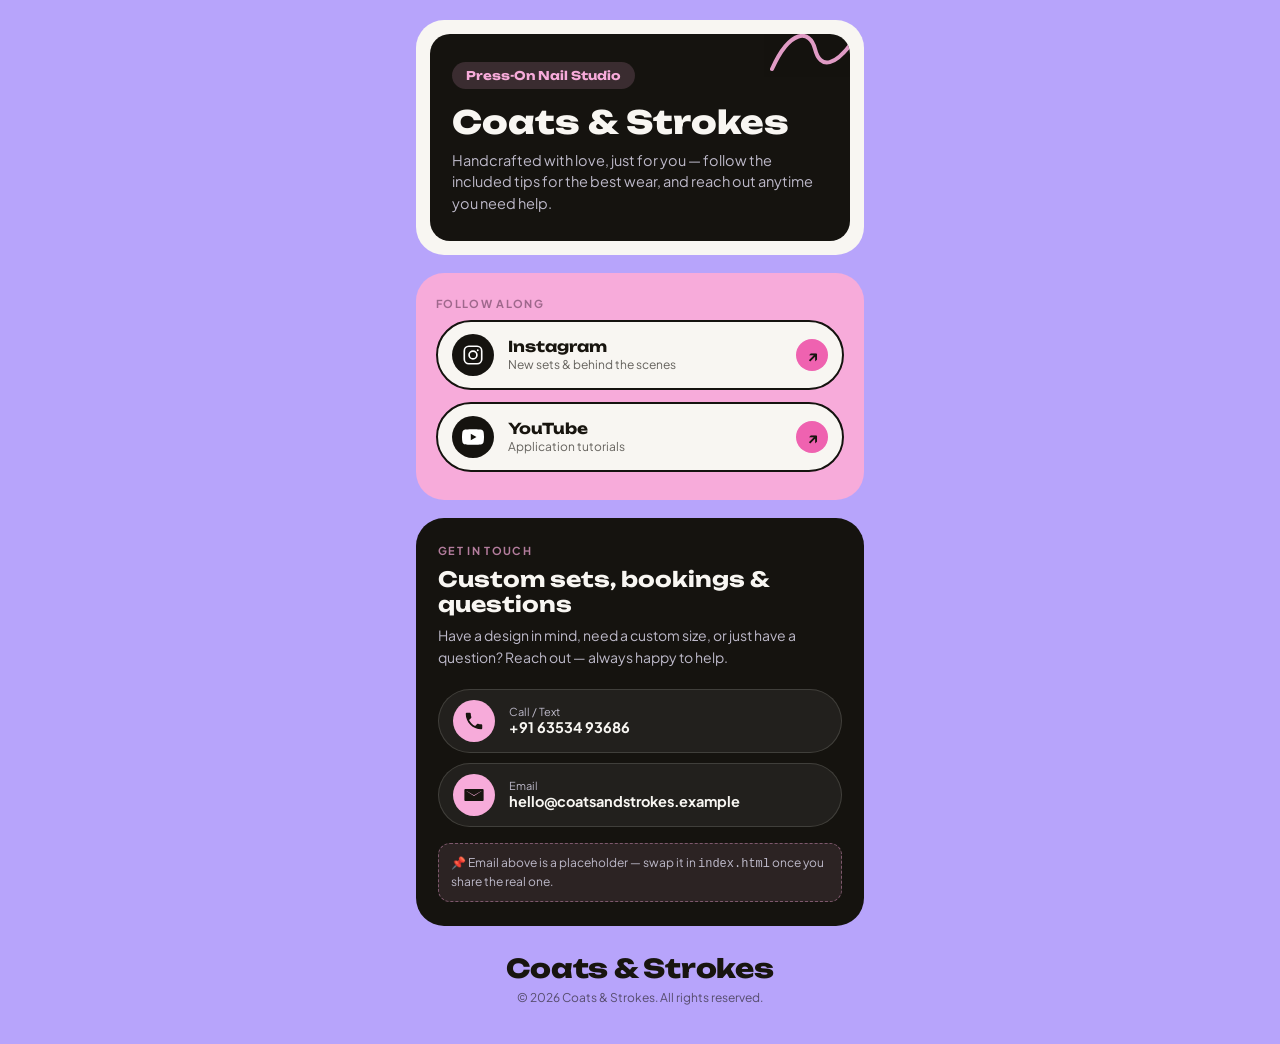
==== index.html @ 9a70bee3 "Add real phone number, drop YouTube squiggle, add marketing QR SVG - Sets the real "Call / Text" num" ====
<!DOCTYPE html>
<html lang="en">
<head>
<meta charset="UTF-8" />
<meta name="viewport" content="width=device-width, initial-scale=1.0" />
<title>Coats & Strokes — Press-On Nail Studio</title>
<meta name="description" content="Coats & Strokes — handmade press-on nails. Follow on Instagram & YouTube, or get in touch for custom sets." />
<link rel="icon" href="data:image/svg+xml,<svg xmlns=%22http://www.w3.org/2000/svg%22 viewBox=%220 0 100 100%22><text y=%22.9em%22 font-size=%2290%22>💅</text></svg>" />
<link rel="preconnect" href="https://fonts.googleapis.com">
<link rel="preconnect" href="https://fonts.gstatic.com" crossorigin>
<link href="https://fonts.googleapis.com/css2?family=Unbounded:wght@700;800;900&family=Plus+Jakarta+Sans:wght@400;500;600;700&display=swap" rel="stylesheet">
<link rel="stylesheet" href="style.css" />
</head>
<body>
  <div class="page">

    <!-- ── Hero ─────────────────────────────────────────── -->
    <header class="hero-card">
      <div class="hero-inner">
        <svg class="squiggle top-right" viewBox="0 0 90 60" fill="none">
          <path d="M2 45C20 5 40 5 45 25C50 45 65 45 88 10" stroke="#f7abda" stroke-width="4" stroke-linecap="round"/>
        </svg>
        <span class="badge">Press-On Nail Studio</span>
        <h1>Coats &amp; Strokes</h1>
        <p class="tagline">Handcrafted with love, just for you — follow the included tips for the best wear, and reach out anytime you need help.</p>
      </div>
    </header>

    <!-- ── Links (Instagram / YouTube) ─────────────────── -->
    <section class="links-card">
      <p class="eyebrow">Follow along</p>

      <a class="link-pill" href="https://instagram.com/coatsandstrokes" target="_blank" rel="noopener noreferrer">
        <span class="icon-circle">
          <svg viewBox="0 0 24 24" fill="none" stroke="#fff" stroke-width="1.8"><rect x="2.5" y="2.5" width="19" height="19" rx="5"/><circle cx="12" cy="12" r="4.3"/><circle cx="17.2" cy="6.8" r="1" fill="#fff" stroke="none"/></svg>
        </span>
        <span class="link-text">
          <strong>Instagram</strong>
          <small>New sets &amp; behind the scenes</small>
        </span>
        <span class="arrow-circle">↗</span>
      </a>

      <a class="link-pill" href="https://www.youtube.com/@coatsandstrokes" target="_blank" rel="noopener noreferrer">
        <span class="icon-circle">
          <svg viewBox="0 0 24 24" fill="#fff"><path d="M23.5 6.2a3 3 0 0 0-2.1-2.1C19.5 3.5 12 3.5 12 3.5s-7.5 0-9.4.6A3 3 0 0 0 .5 6.2 31 31 0 0 0 0 12a31 31 0 0 0 .5 5.8 3 3 0 0 0 2.1 2.1c1.9.6 9.4.6 9.4.6s7.5 0 9.4-.6a3 3 0 0 0 2.1-2.1A31 31 0 0 0 24 12a31 31 0 0 0-.5-5.8ZM9.6 15.6V8.4L15.8 12Z"/></svg>
        </span>
        <span class="link-text">
          <strong>YouTube</strong>
          <small>Application tutorials</small>
        </span>
        <span class="arrow-circle">↗</span>
      </a>
    </section>

    <!-- ── Contact ──────────────────────────────────────── -->
    <section class="contact-card">
      <p class="eyebrow">Get in touch</p>
      <h2>Custom sets, bookings &amp; questions</h2>
      <p class="contact-desc">Have a design in mind, need a custom size, or just have a question? Reach out — always happy to help.</p>

      <div class="contact-list">
        <a class="contact-row" href="tel:+916353493686">
          <span class="icon-circle">
            <svg viewBox="0 0 24 24"><path d="M6.6 10.8c1.4 2.8 3.8 5.1 6.6 6.6l2.2-2.2c.3-.3.7-.4 1-.2 1.1.4 2.3.6 3.6.6.6 0 1 .4 1 1V20c0 .6-.4 1-1 1C10.6 21 3 13.4 3 4c0-.6.4-1 1-1h3.5c.6 0 1 .4 1 1 0 1.2.2 2.4.6 3.6.1.4 0 .8-.2 1l-2.3 2.2Z"/></svg>
          </span>
          <span>
            <small>Call / Text</small>
            <strong>+91 63534 93686</strong>
          </span>
        </a>

        <!-- TODO: replace with your real email address -->
        <a class="contact-row" href="mailto:hello@coatsandstrokes.example">
          <span class="icon-circle">
            <svg viewBox="0 0 24 24"><path d="M2.5 5.5h19a1 1 0 0 1 1 1v11a1 1 0 0 1-1 1h-19a1 1 0 0 1-1-1v-11a1 1 0 0 1 1-1Zm1.5 2.1v.2l8 5.4 8-5.4v-.2l-8 4.6Z"/></svg>
          </span>
          <span>
            <small>Email</small>
            <strong>hello@coatsandstrokes.example</strong>
          </span>
        </a>
      </div>

      <p class="placeholder-note">📌 Email above is a placeholder — swap it in <code>index.html</code> once you share the real one.</p>
    </section>

    <footer class="site-footer">
      <div class="wordmark">Coats &amp; Strokes</div>
      <p>© <span id="year"></span> Coats &amp; Strokes. All rights reserved.</p>
    </footer>

  </div>

  <script>
    document.getElementById("year").textContent = new Date().getFullYear();
  </script>
</body>
</html>
---- style.css ----
:root {
  --purple-bg: #b7a4fb;
  --purple-deep: #7c63e8;
  --pink: #f7abda;
  --pink-deep: #ef62b0;
  --black: #15130f;
  --paper: #f8f6f2;
  --text-dark: #18150f;
  --text-light: #f8f6f2;
  --muted-on-black: #bdb9c9;
  --muted-on-pink: #7a4c6c;
  --muted-on-paper: #6a655f;
  --radius-lg: 28px;
  --radius-md: 20px;
  --radius-pill: 999px;
}

* { box-sizing: border-box; }

html, body {
  margin: 0;
  padding: 0;
  background: var(--purple-bg);
  color: var(--text-dark);
  font-family: "Plus Jakarta Sans", -apple-system, BlinkMacSystemFont, "Segoe UI", sans-serif;
}

h1, h2, .wordmark, .link-text strong, .badge {
  font-family: "Unbounded", "Plus Jakarta Sans", sans-serif;
}

a { color: inherit; }

.page {
  max-width: 480px;
  margin: 0 auto;
  padding: 20px 16px 40px;
  display: flex;
  flex-direction: column;
  gap: 18px;
}

/* ---------- shared card look ---------- */
.hero-card, .links-card, .contact-card {
  border-radius: var(--radius-lg);
  overflow: hidden;
  position: relative;
}

.eyebrow {
  text-transform: uppercase;
  letter-spacing: 0.12em;
  font-size: 11px;
  font-weight: 700;
  margin: 0 0 10px;
  opacity: 0.7;
}

/* ---------- hero ---------- */
.hero-card {
  background: var(--paper);
  padding: 14px;
  display: flex;
  flex-direction: column;
  gap: 14px;
}

.hero-inner {
  background: var(--black);
  color: var(--text-light);
  border-radius: var(--radius-md);
  padding: 28px 22px 26px;
  position: relative;
  overflow: hidden;
}

.badge {
  display: inline-block;
  background: rgba(247, 171, 218, 0.16);
  color: var(--pink);
  font-size: 12px;
  font-weight: 700;
  padding: 6px 14px;
  border-radius: var(--radius-pill);
  margin-bottom: 16px;
}

.hero-inner h1 {
  font-size: 32px;
  line-height: 1.08;
  margin: 0 0 10px;
  font-weight: 800;
}

.tagline {
  margin: 0;
  color: var(--muted-on-black);
  font-size: 14.5px;
  line-height: 1.5;
  max-width: 34ch;
}

.squiggle {
  position: absolute;
  pointer-events: none;
}

.squiggle.top-right {
  top: -10px;
  right: -10px;
  width: 90px;
  opacity: 0.9;
}

.squiggle.bottom-right {
  bottom: -6px;
  right: -6px;
  width: 110px;
  opacity: 0.55;
}

/* ---------- links ---------- */
.links-card {
  background: var(--pink);
  padding: 24px 20px 28px;
  color: var(--text-dark);
}

.links-card .eyebrow { color: var(--muted-on-pink); }

.link-pill {
  display: flex;
  align-items: center;
  gap: 14px;
  background: var(--paper);
  border: 2px solid var(--black);
  border-radius: var(--radius-pill);
  padding: 12px 14px;
  margin-bottom: 12px;
  text-decoration: none;
  transition: transform 0.15s ease, background 0.15s ease, color 0.15s ease;
}

.link-pill:last-of-type { margin-bottom: 0; }

.link-pill:active { transform: scale(0.98); }

.link-pill:hover {
  background: var(--black);
  color: var(--text-light);
}

.icon-circle {
  flex-shrink: 0;
  width: 42px;
  height: 42px;
  border-radius: 50%;
  background: var(--black);
  display: flex;
  align-items: center;
  justify-content: center;
}

.icon-circle svg { width: 22px; height: 22px; }

.link-text {
  flex: 1;
  display: flex;
  flex-direction: column;
  line-height: 1.25;
}

.link-text strong { font-size: 15px; font-weight: 700; }
.link-text small { font-size: 12px; opacity: 0.65; }

.arrow-circle {
  flex-shrink: 0;
  width: 32px;
  height: 32px;
  border-radius: 50%;
  background: var(--pink-deep);
  color: var(--text-dark);
  display: flex;
  align-items: center;
  justify-content: center;
  font-size: 16px;
  font-weight: 700;
}

/* ---------- contact ---------- */
.contact-card {
  background: var(--black);
  color: var(--text-light);
  padding: 26px 22px 24px;
}

.contact-card .eyebrow { color: var(--pink); }

.contact-card h2 {
  font-size: 21px;
  line-height: 1.2;
  margin: 0 0 8px;
  font-weight: 700;
}

.contact-desc {
  margin: 0 0 20px;
  color: var(--muted-on-black);
  font-size: 14px;
  line-height: 1.55;
}

.contact-list {
  display: flex;
  flex-direction: column;
  gap: 10px;
  margin-bottom: 16px;
}

.contact-row {
  display: flex;
  align-items: center;
  gap: 14px;
  background: rgba(248, 246, 242, 0.06);
  border: 1px solid rgba(248, 246, 242, 0.14);
  border-radius: var(--radius-pill);
  padding: 10px 14px;
  text-decoration: none;
  color: var(--text-light);
}

.contact-row .icon-circle {
  background: var(--pink);
}
.contact-row .icon-circle svg { fill: var(--text-dark); }

.contact-row small {
  display: block;
  font-size: 11px;
  color: var(--muted-on-black);
}
.contact-row strong {
  display: block;
  font-size: 14.5px;
  font-weight: 700;
}

.placeholder-note {
  margin: 0;
  font-size: 12px;
  color: var(--muted-on-black);
  background: rgba(247, 171, 218, 0.1);
  border: 1px dashed rgba(247, 171, 218, 0.4);
  border-radius: 12px;
  padding: 10px 12px;
  line-height: 1.5;
}

/* ---------- footer ---------- */
.site-footer {
  text-align: center;
  padding-top: 8px;
  color: var(--text-dark);
}

.wordmark {
  font-size: 26px;
  font-weight: 800;
  letter-spacing: -0.01em;
}

.site-footer p {
  margin: 6px 0 0;
  font-size: 12px;
  color: rgba(21, 19, 15, 0.6);
}
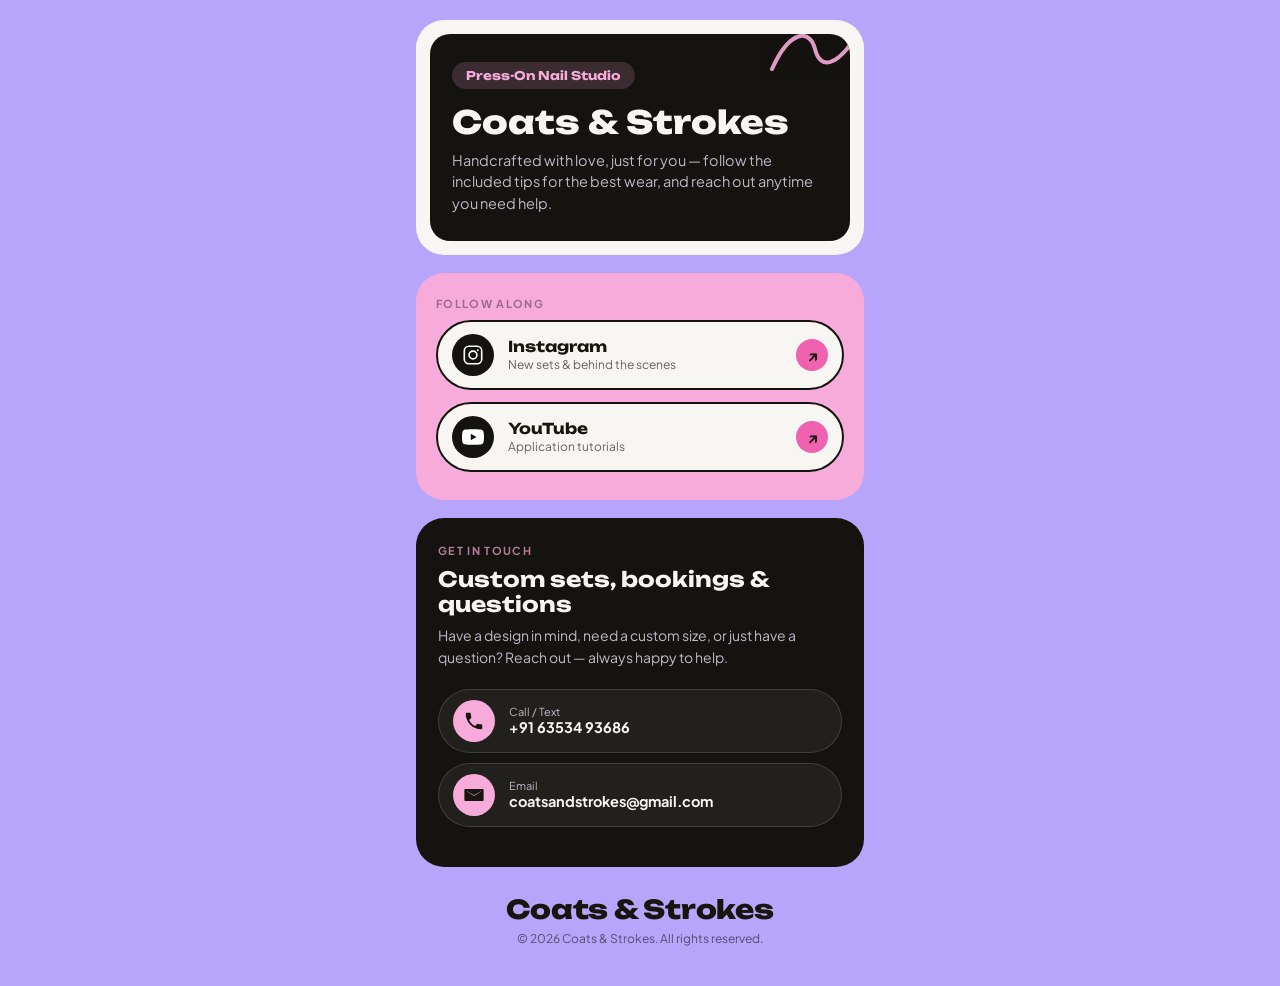
==== commit 085c3769: "Set real email address All contact details and links are now real (no remaining placeholders).  Co-A" ====
--- a/index.html
+++ b/index.html
@@ -70,19 +70,16 @@
           </span>
         </a>
 
-        <!-- TODO: replace with your real email address -->
-        <a class="contact-row" href="mailto:hello@coatsandstrokes.example">
+        <a class="contact-row" href="mailto:coatsandstrokes@gmail.com">
           <span class="icon-circle">
             <svg viewBox="0 0 24 24"><path d="M2.5 5.5h19a1 1 0 0 1 1 1v11a1 1 0 0 1-1 1h-19a1 1 0 0 1-1-1v-11a1 1 0 0 1 1-1Zm1.5 2.1v.2l8 5.4 8-5.4v-.2l-8 4.6Z"/></svg>
           </span>
           <span>
             <small>Email</small>
-            <strong>hello@coatsandstrokes.example</strong>
+            <strong>coatsandstrokes@gmail.com</strong>
           </span>
         </a>
       </div>
-
-      <p class="placeholder-note">📌 Email above is a placeholder — swap it in <code>index.html</code> once you share the real one.</p>
     </section>
 
     <footer class="site-footer">
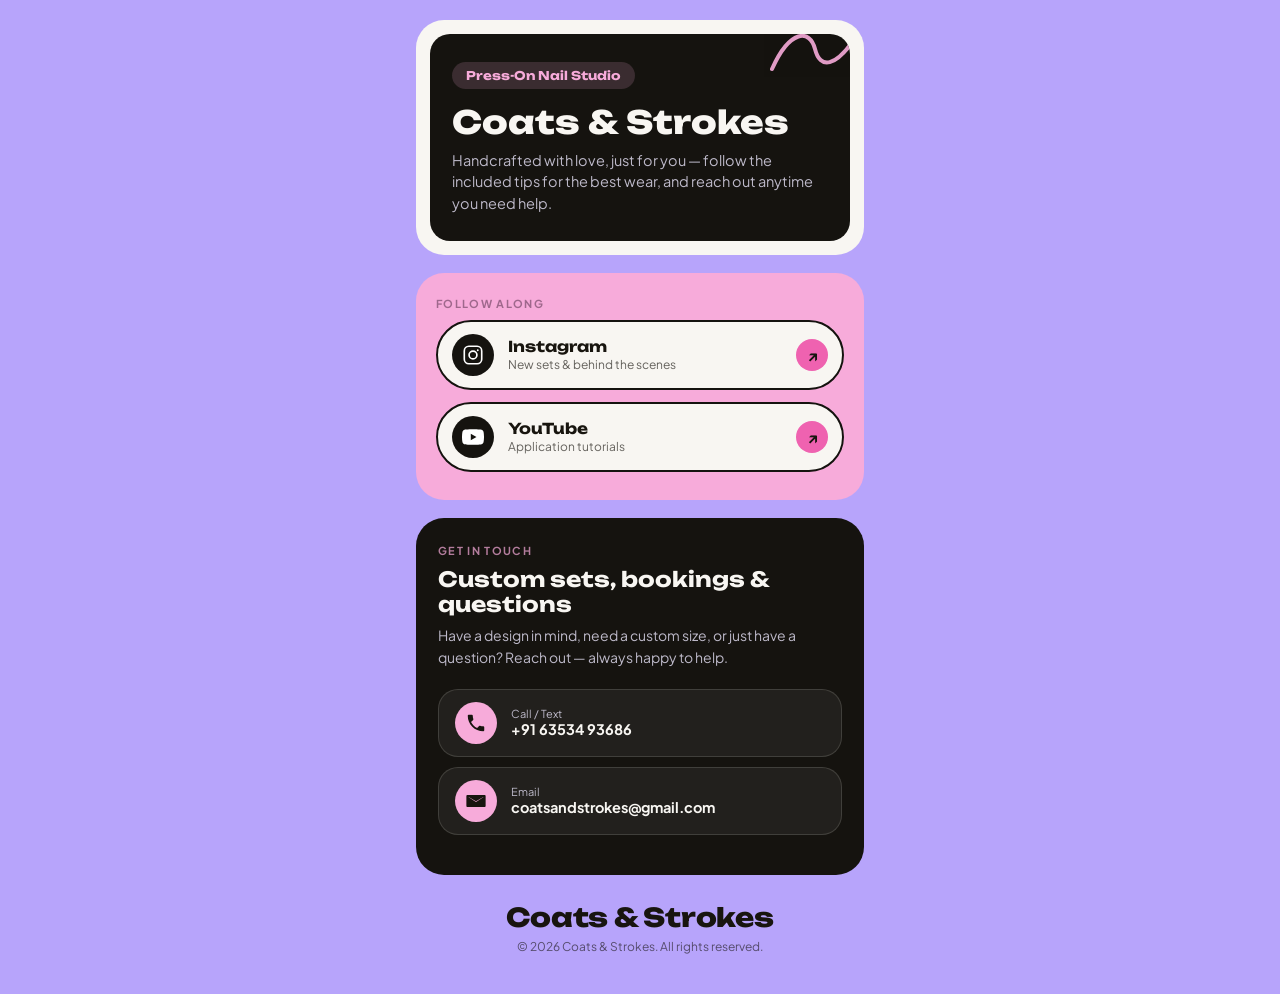
==== commit 3f311364: "Fix email overflowing its contact pill The email address was overflowing past its rounded container " ====
--- a/index.html
+++ b/index.html
@@ -64,7 +64,7 @@
           <span class="icon-circle">
             <svg viewBox="0 0 24 24"><path d="M6.6 10.8c1.4 2.8 3.8 5.1 6.6 6.6l2.2-2.2c.3-.3.7-.4 1-.2 1.1.4 2.3.6 3.6.6.6 0 1 .4 1 1V20c0 .6-.4 1-1 1C10.6 21 3 13.4 3 4c0-.6.4-1 1-1h3.5c.6 0 1 .4 1 1 0 1.2.2 2.4.6 3.6.1.4 0 .8-.2 1l-2.3 2.2Z"/></svg>
           </span>
-          <span>
+          <span class="contact-text">
             <small>Call / Text</small>
             <strong>+91 63534 93686</strong>
           </span>
@@ -74,7 +74,7 @@
           <span class="icon-circle">
             <svg viewBox="0 0 24 24"><path d="M2.5 5.5h19a1 1 0 0 1 1 1v11a1 1 0 0 1-1 1h-19a1 1 0 0 1-1-1v-11a1 1 0 0 1 1-1Zm1.5 2.1v.2l8 5.4 8-5.4v-.2l-8 4.6Z"/></svg>
           </span>
-          <span>
+          <span class="contact-text">
             <small>Email</small>
             <strong>coatsandstrokes@gmail.com</strong>
           </span>
@@ -92,5 +92,6 @@
   <script>
     document.getElementById("year").textContent = new Date().getFullYear();
   </script>
+  <script defer src="/_vercel/insights/script.js"></script>
 </body>
 </html>
--- a/style.css
+++ b/style.css
@@ -223,8 +223,8 @@
   gap: 14px;
   background: rgba(248, 246, 242, 0.06);
   border: 1px solid rgba(248, 246, 242, 0.14);
-  border-radius: var(--radius-pill);
-  padding: 10px 14px;
+  border-radius: var(--radius-md);
+  padding: 12px 16px;
   text-decoration: none;
   color: var(--text-light);
 }
@@ -233,6 +233,11 @@
   background: var(--pink);
 }
 .contact-row .icon-circle svg { fill: var(--text-dark); }
+
+.contact-row .contact-text {
+  flex: 1;
+  min-width: 0;
+}
 
 .contact-row small {
   display: block;
@@ -243,6 +248,7 @@
   display: block;
   font-size: 14.5px;
   font-weight: 700;
+  overflow-wrap: anywhere;
 }
 
 .placeholder-note {
